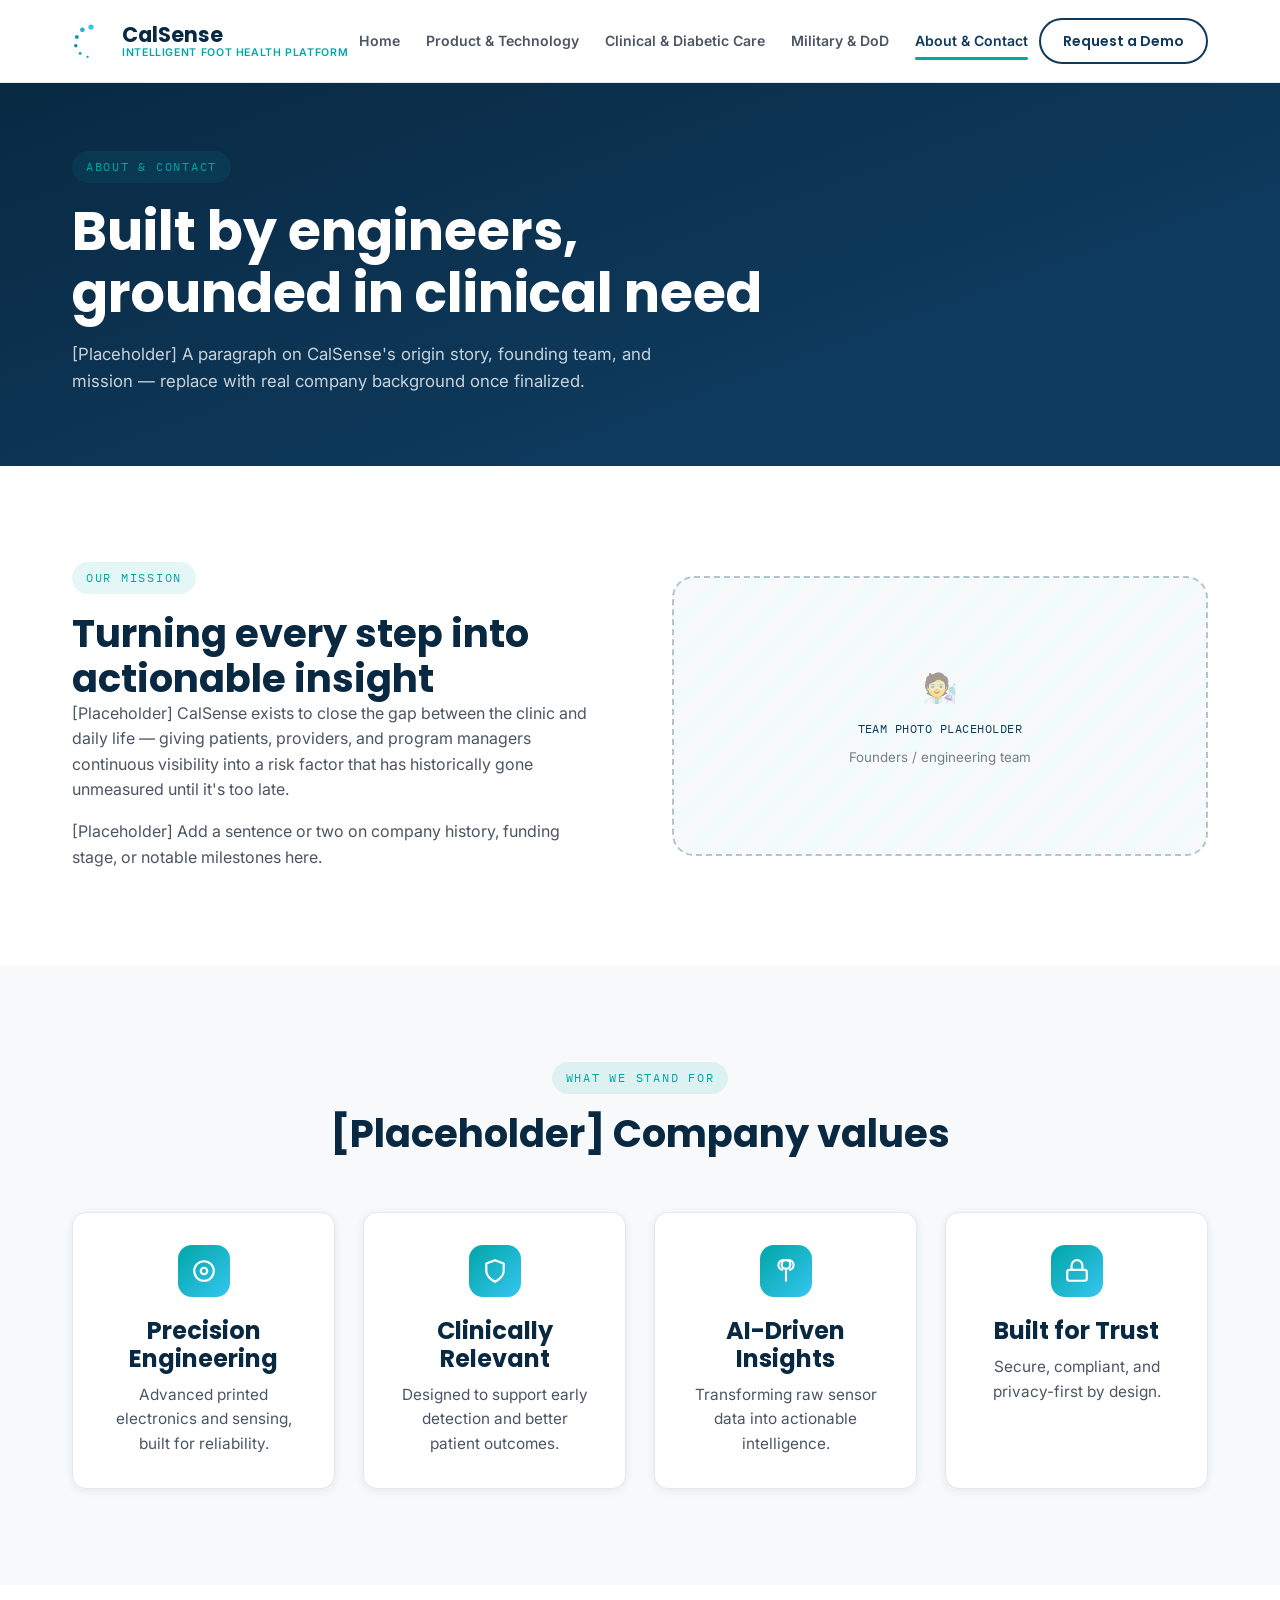
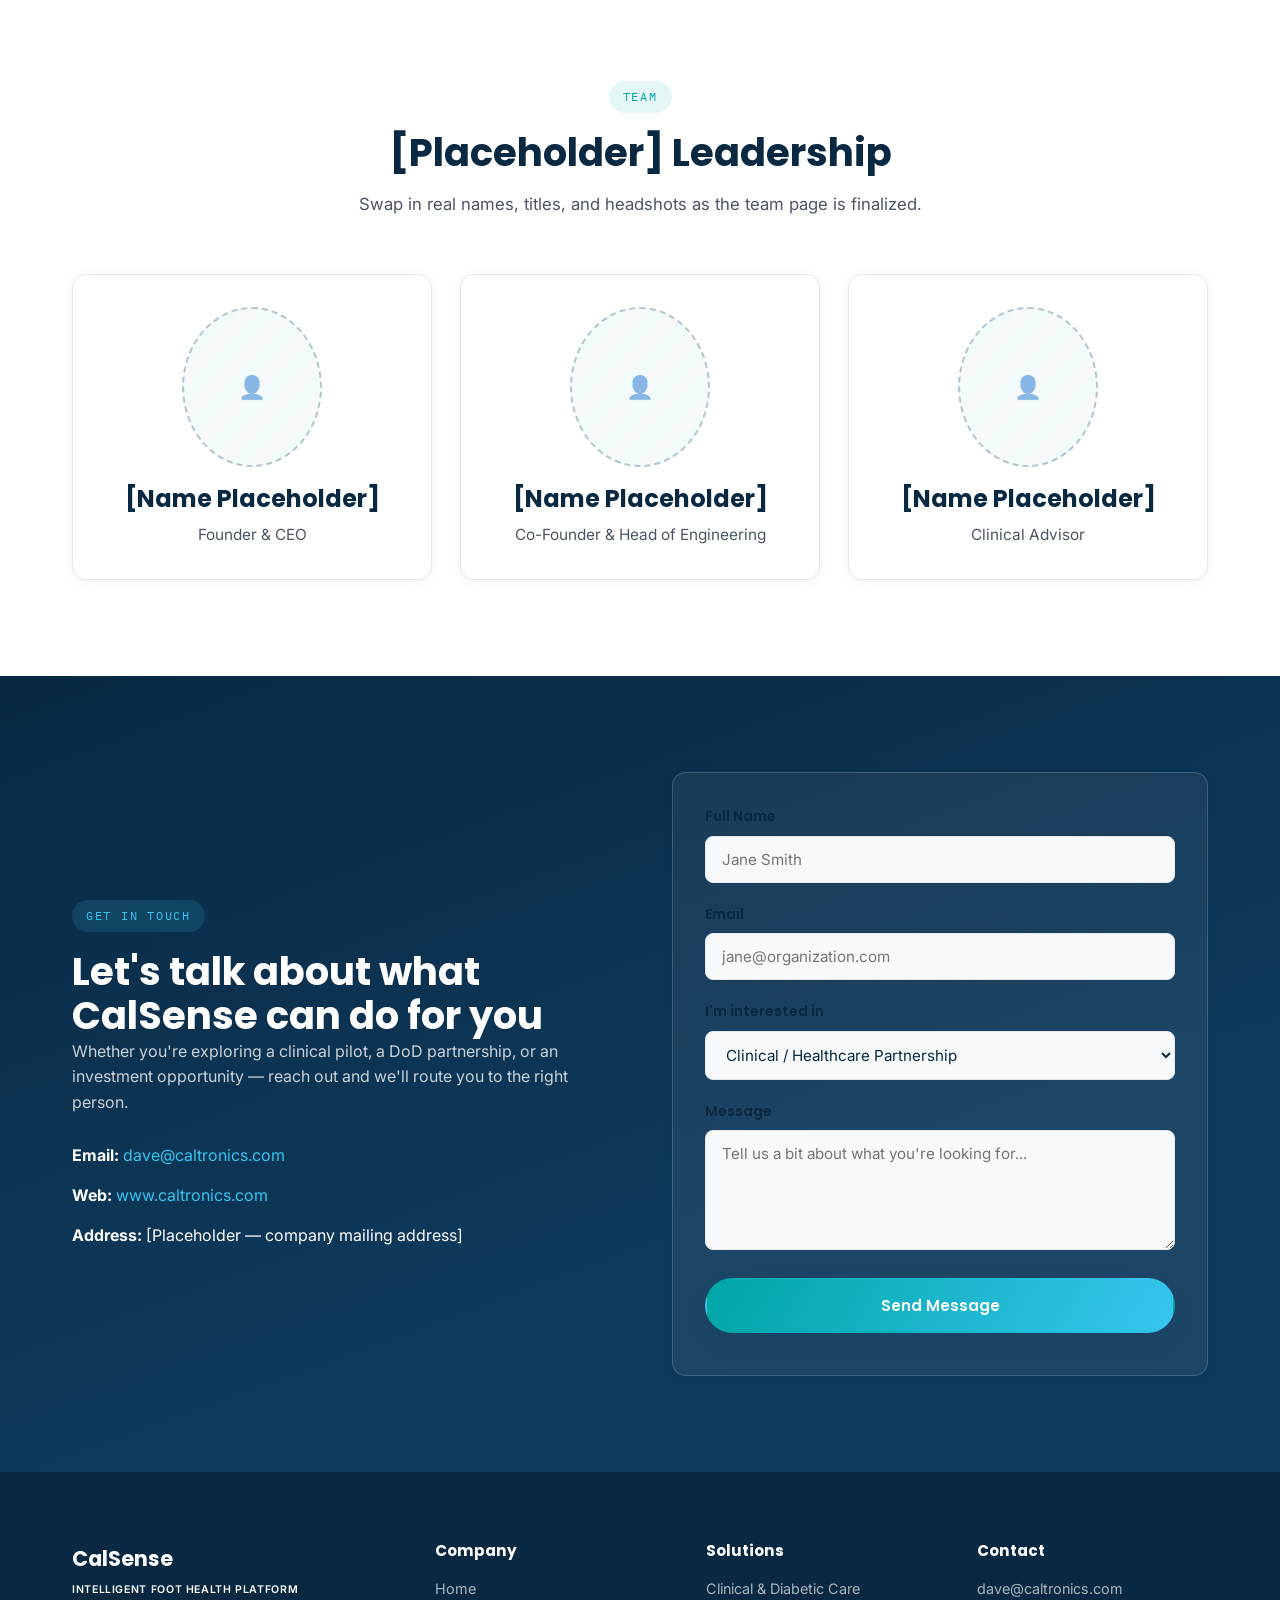
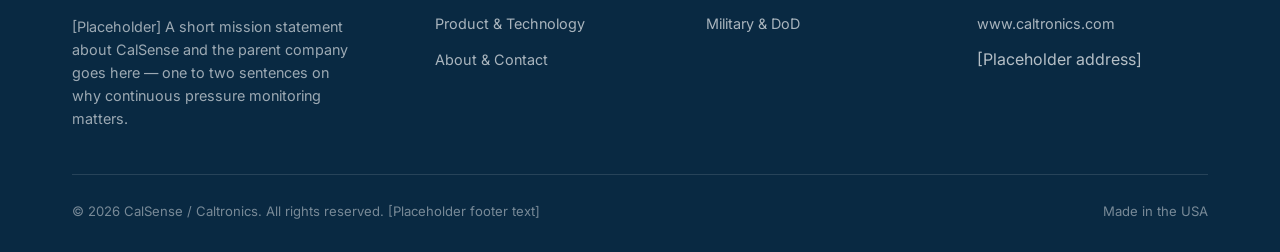
==== about.html @ a416ae58 "Initial CalSense marketing site Static 5-page site (Home, Product & Technology, Clinical & Diabetic " ====
<!DOCTYPE html>
<html lang="en">
<head>
<meta charset="UTF-8">
<meta name="viewport" content="width=device-width, initial-scale=1.0">
<title>About &amp; Contact | CalSense</title>
<meta name="description" content="Learn about the team behind CalSense and get in touch to explore clinical, military, or partnership opportunities.">
<link rel="icon" type="image/svg+xml" href="images/favicon.svg">
<link rel="preconnect" href="https://fonts.googleapis.com">
<link href="https://fonts.googleapis.com/css2?family=Poppins:wght@500;600;700&family=Inter:wght@400;500;600&family=IBM+Plex+Mono:wght@400;500;600&display=swap" rel="stylesheet">
<link rel="stylesheet" href="css/styles.css">
</head>
<body>

<header class="navbar">
  <div class="container">
    <a href="index.html" class="brand">
      <img src="images/logo.svg" alt="CalSense logo">
      <span class="brand-text">
        <span class="brand-name">CalSense</span>
        <span class="brand-tag">Intelligent Foot Health Platform</span>
      </span>
    </a>
    <nav class="nav-links">
      <a href="index.html">Home</a>
      <a href="product.html">Product &amp; Technology</a>
      <a href="healthcare.html">Clinical &amp; Diabetic Care</a>
      <a href="military.html">Military &amp; DoD</a>
      <a href="about.html">About &amp; Contact</a>
    </nav>
    <div class="nav-cta">
      <a href="about.html" class="btn btn--outline-navy">Request a Demo</a>
      <button class="nav-toggle" aria-label="Toggle menu"><span></span><span></span><span></span></button>
    </div>
  </div>
</header>

<section class="page-header">
  <div class="container">
    <span class="eyebrow">About &amp; Contact</span>
    <h1>Built by engineers, grounded in clinical need</h1>
    <p>[Placeholder] A paragraph on CalSense's origin story, founding team, and mission — replace with real company background once finalized.</p>
  </div>
</section>

<!-- MISSION -->
<section class="section">
  <div class="container">
    <div class="split">
      <div class="split-copy">
        <span class="eyebrow">Our Mission</span>
        <h2>Turning every step into actionable insight</h2>
        <p>[Placeholder] CalSense exists to close the gap between the clinic and daily life — giving patients, providers, and program managers continuous visibility into a risk factor that has historically gone unmeasured until it's too late.</p>
        <p style="margin-top:16px;">[Placeholder] Add a sentence or two on company history, funding stage, or notable milestones here.</p>
      </div>
      <div class="split-media">
        <div class="placeholder" style="min-height:280px;">
          <div class="ph-icon">🧑‍🔬</div>
          <span class="ph-label">Team Photo Placeholder</span>
          <small>Founders / engineering team</small>
        </div>
      </div>
    </div>
  </div>
</section>

<!-- VALUES -->
<section class="section section--offwhite">
  <div class="container">
    <div class="section-head section-head--center">
      <span class="eyebrow">What We Stand For</span>
      <h2>[Placeholder] Company values</h2>
    </div>
    <div class="grid grid--4">
      <div class="card text-center">
        <div class="icon-badge" style="margin-left:auto;margin-right:auto;"><svg viewBox="0 0 24 24" fill="none" stroke="currentColor" stroke-width="2" stroke-linecap="round" stroke-linejoin="round"><circle cx="12" cy="12" r="3"/><circle cx="12" cy="12" r="9"/></svg></div>
        <h3>Precision Engineering</h3>
        <p>Advanced printed electronics and sensing, built for reliability.</p>
      </div>
      <div class="card text-center">
        <div class="icon-badge" style="margin-left:auto;margin-right:auto;"><svg viewBox="0 0 24 24" fill="none" stroke="currentColor" stroke-width="2" stroke-linecap="round" stroke-linejoin="round"><path d="M12 22s8-4 8-10V5l-8-3-8 3v7c0 6 8 10 8 10Z"/></svg></div>
        <h3>Clinically Relevant</h3>
        <p>Designed to support early detection and better patient outcomes.</p>
      </div>
      <div class="card text-center">
        <div class="icon-badge" style="margin-left:auto;margin-right:auto;"><svg viewBox="0 0 24 24" fill="none" stroke="currentColor" stroke-width="2" stroke-linecap="round" stroke-linejoin="round"><path d="M9.5 2a4.5 4.5 0 0 0-1 8.88M14.5 2a4.5 4.5 0 0 1 1 8.88M12 12v9"/><circle cx="12" cy="6" r="4"/></svg></div>
        <h3>AI-Driven Insights</h3>
        <p>Transforming raw sensor data into actionable intelligence.</p>
      </div>
      <div class="card text-center">
        <div class="icon-badge" style="margin-left:auto;margin-right:auto;"><svg viewBox="0 0 24 24" fill="none" stroke="currentColor" stroke-width="2" stroke-linecap="round" stroke-linejoin="round"><rect x="3" y="11" width="18" height="10" rx="2"/><path d="M7 11V7a5 5 0 0 1 10 0v4"/></svg></div>
        <h3>Built for Trust</h3>
        <p>Secure, compliant, and privacy-first by design.</p>
      </div>
    </div>
  </div>
</section>

<!-- TEAM PLACEHOLDER -->
<section class="section">
  <div class="container">
    <div class="section-head section-head--center">
      <span class="eyebrow">Team</span>
      <h2>[Placeholder] Leadership</h2>
      <p>Swap in real names, titles, and headshots as the team page is finalized.</p>
    </div>
    <div class="grid grid--3">
      <div class="card text-center">
        <div class="placeholder" style="min-height:160px;border-radius:50%;width:140px;height:140px;margin:0 auto 18px;">
          <span class="ph-icon" style="font-size:1.4rem;">👤</span>
        </div>
        <h3>[Name Placeholder]</h3>
        <p>Founder &amp; CEO</p>
      </div>
      <div class="card text-center">
        <div class="placeholder" style="min-height:160px;border-radius:50%;width:140px;height:140px;margin:0 auto 18px;">
          <span class="ph-icon" style="font-size:1.4rem;">👤</span>
        </div>
        <h3>[Name Placeholder]</h3>
        <p>Co-Founder &amp; Head of Engineering</p>
      </div>
      <div class="card text-center">
        <div class="placeholder" style="min-height:160px;border-radius:50%;width:140px;height:140px;margin:0 auto 18px;">
          <span class="ph-icon" style="font-size:1.4rem;">👤</span>
        </div>
        <h3>[Name Placeholder]</h3>
        <p>Clinical Advisor</p>
      </div>
    </div>
  </div>
</section>

<!-- CONTACT -->
<section class="section section--navy">
  <div class="container">
    <div class="split">
      <div class="split-copy">
        <span class="eyebrow">Get in Touch</span>
        <h2>Let's talk about what CalSense can do for you</h2>
        <p>Whether you're exploring a clinical pilot, a DoD partnership, or an investment opportunity — reach out and we'll route you to the right person.</p>
        <ul style="margin-top:28px; display:flex; flex-direction:column; gap:14px;">
          <li><strong style="color:#fff;">Email:</strong> <a href="mailto:dave@caltronics.com" style="color:var(--cyan);">dave@caltronics.com</a></li>
          <li><strong style="color:#fff;">Web:</strong> <a href="#" style="color:var(--cyan);">www.caltronics.com</a></li>
          <li><strong style="color:#fff;">Address:</strong> [Placeholder — company mailing address]</li>
        </ul>
      </div>
      <div class="split-media">
        <form id="contact-form" class="card" style="background:rgba(255,255,255,0.06);border-color:rgba(255,255,255,0.16);">
          <div class="form-field">
            <label for="name">Full Name</label>
            <input type="text" id="name" name="name" placeholder="Jane Smith" required>
          </div>
          <div class="form-field">
            <label for="email">Email</label>
            <input type="email" id="email" name="email" placeholder="jane@organization.com" required>
          </div>
          <div class="form-field">
            <label for="interest">I'm interested in</label>
            <select id="interest" name="interest">
              <option>Clinical / Healthcare Partnership</option>
              <option>Military / DoD Partnership</option>
              <option>Investment</option>
              <option>Press / Media</option>
              <option>Other</option>
            </select>
          </div>
          <div class="form-field">
            <label for="message">Message</label>
            <textarea id="message" name="message" placeholder="Tell us a bit about what you're looking for..."></textarea>
          </div>
          <button type="submit" class="btn btn--primary" style="color:#fff;width:100%;justify-content:center;">Send Message</button>
          <p id="form-status" class="small-note" style="color:rgba(255,255,255,0.6);"></p>
        </form>
      </div>
    </div>
  </div>
</section>

<footer class="site-footer">
  <div class="container">
    <div class="footer-grid">
      <div class="footer-brand">
        <span class="brand-name">CalSense</span><br>
        <span class="brand-tag">Intelligent Foot Health Platform</span>
        <p>[Placeholder] A short mission statement about CalSense and the parent company goes here — one to two sentences on why continuous pressure monitoring matters.</p>
      </div>
      <div class="footer-col">
        <h4>Company</h4>
        <ul>
          <li><a href="index.html">Home</a></li>
          <li><a href="product.html">Product &amp; Technology</a></li>
          <li><a href="about.html">About &amp; Contact</a></li>
        </ul>
      </div>
      <div class="footer-col">
        <h4>Solutions</h4>
        <ul>
          <li><a href="healthcare.html">Clinical &amp; Diabetic Care</a></li>
          <li><a href="military.html">Military &amp; DoD</a></li>
        </ul>
      </div>
      <div class="footer-col">
        <h4>Contact</h4>
        <ul>
          <li><a href="mailto:dave@caltronics.com">dave@caltronics.com</a></li>
          <li><a href="#">www.caltronics.com</a></li>
          <li>[Placeholder address]</li>
        </ul>
      </div>
    </div>
    <div class="footer-bottom">
      <span>© 2026 CalSense / Caltronics. All rights reserved. [Placeholder footer text]</span>
      <span>Made in the USA</span>
    </div>
  </div>
</footer>

<script src="js/main.js"></script>
</body>
</html>
---- css/styles.css ----
/* ==========================================================================
   CalSense — Global Design System
   Palette + type pulled from Project Aegis brand board (placeholder-friendly)
   ========================================================================== */

:root {
  --navy: #0E3A5D;
  --navy-dark: #092942;
  --teal: #00A6A6;
  --cyan: #36C5F0;
  --white: #FFFFFF;
  --slate: #4B5563;
  --light-gray: #E5E7EB;
  --off-white: #F7F9FA;

  --font-heading: 'Poppins', 'Segoe UI', Arial, sans-serif;
  --font-body: 'Inter', 'Segoe UI', Arial, sans-serif;
  --font-mono: 'IBM Plex Mono', 'Courier New', monospace;

  --radius-sm: 8px;
  --radius-md: 14px;
  --radius-lg: 22px;

  --shadow-sm: 0 2px 10px rgba(14, 58, 93, 0.08);
  --shadow-md: 0 10px 30px rgba(14, 58, 93, 0.12);
  --shadow-lg: 0 20px 50px rgba(14, 58, 93, 0.18);

  --max-width: 1200px;
}

* { box-sizing: border-box; margin: 0; padding: 0; }

html { scroll-behavior: smooth; }

body {
  font-family: var(--font-body);
  color: var(--navy-dark);
  background: var(--white);
  line-height: 1.6;
  -webkit-font-smoothing: antialiased;
  overflow-x: hidden;
}

img, svg { max-width: 100%; display: block; }

a { color: inherit; text-decoration: none; }

ul { list-style: none; }

h1, h2, h3, h4 {
  font-family: var(--font-heading);
  font-weight: 700;
  line-height: 1.15;
  color: var(--navy-dark);
}

h1 { font-size: clamp(2.2rem, 4.2vw, 3.6rem); }
h2 { font-size: clamp(1.8rem, 3vw, 2.6rem); }
h3 { font-size: clamp(1.2rem, 2vw, 1.5rem); }

p { color: var(--slate); }

.container {
  max-width: var(--max-width);
  margin: 0 auto;
  padding: 0 32px;
}

.section {
  padding: 96px 0;
}

.section--tight { padding: 64px 0; }

.section--navy {
  background: linear-gradient(160deg, var(--navy-dark), var(--navy) 65%);
  color: var(--white);
}
.section--navy h2, .section--navy h3, .section--navy p { color: var(--white); }
.section--navy p { color: rgba(255,255,255,0.78); }

.section--offwhite { background: var(--off-white); }

.eyebrow {
  display: inline-block;
  font-family: var(--font-mono);
  font-size: 0.78rem;
  letter-spacing: 0.14em;
  text-transform: uppercase;
  color: var(--teal);
  background: rgba(0, 166, 166, 0.1);
  padding: 6px 14px;
  border-radius: 999px;
  margin-bottom: 18px;
}
.section--navy .eyebrow {
  color: var(--cyan);
  background: rgba(54, 197, 240, 0.14);
}

.section-head {
  max-width: 680px;
  margin-bottom: 56px;
}
.section-head p { margin-top: 16px; font-size: 1.05rem; }
.section-head--center { margin-left: auto; margin-right: auto; text-align: center; }

/* ---------- Buttons ---------- */
.btn {
  display: inline-flex;
  align-items: center;
  gap: 8px;
  font-family: var(--font-heading);
  font-weight: 600;
  font-size: 0.95rem;
  padding: 14px 28px;
  border-radius: 999px;
  border: 2px solid transparent;
  cursor: pointer;
  transition: transform 0.18s ease, box-shadow 0.18s ease, background 0.18s ease, color 0.18s ease;
}
.btn:hover { transform: translateY(-2px); }

.btn--primary {
  background: linear-gradient(120deg, var(--teal), var(--cyan));
  color: var(--white);
  box-shadow: var(--shadow-md);
}
.btn--primary:hover { box-shadow: 0 14px 34px rgba(0, 166, 166, 0.32); }

.btn--ghost {
  background: transparent;
  border-color: rgba(255,255,255,0.35);
  color: var(--white);
}
.btn--ghost:hover { background: rgba(255,255,255,0.1); }

.btn--outline-navy {
  background: transparent;
  border-color: var(--navy);
  color: var(--navy);
}
.btn--outline-navy:hover { background: var(--navy); color: var(--white); }

/* ---------- Navbar ---------- */
.navbar {
  position: sticky;
  top: 0;
  z-index: 100;
  background: rgba(255, 255, 255, 0.92);
  backdrop-filter: blur(10px);
  border-bottom: 1px solid var(--light-gray);
}
.navbar .container {
  display: flex;
  align-items: center;
  justify-content: space-between;
  height: 82px;
}
.brand {
  display: flex;
  align-items: center;
  gap: 12px;
}
.brand img { width: 38px; height: 38px; }
.brand-text { display: flex; flex-direction: column; line-height: 1.1; }
.brand-name {
  font-family: var(--font-heading);
  font-weight: 700;
  font-size: 1.3rem;
  color: var(--navy-dark);
}
.brand-tag {
  font-size: 0.66rem;
  letter-spacing: 0.06em;
  text-transform: uppercase;
  color: var(--teal);
  font-weight: 600;
}

.nav-links {
  display: flex;
  align-items: center;
  gap: 26px;
}
.nav-links a {
  font-weight: 600;
  font-size: 0.88rem;
  color: var(--slate);
  position: relative;
  padding: 4px 0;
  white-space: nowrap;
  transition: color 0.15s ease;
}
.nav-links a:hover, .nav-links a.active { color: var(--navy); }
.nav-links a.active::after {
  content: '';
  position: absolute;
  left: 0; right: 0; bottom: -4px;
  height: 3px;
  border-radius: 2px;
  background: var(--teal);
}

.nav-cta { display: flex; align-items: center; gap: 18px; }
.nav-cta .btn { padding: 10px 22px; font-size: 0.88rem; }
.nav-cta .btn--primary { color: var(--white); }

.nav-toggle {
  display: none;
  flex-direction: column;
  gap: 5px;
  background: none;
  border: none;
  cursor: pointer;
  padding: 8px;
}
.nav-toggle span {
  width: 24px;
  height: 2.5px;
  background: var(--navy);
  border-radius: 2px;
  transition: 0.2s ease;
}

/* ---------- Hero ---------- */
.hero {
  position: relative;
  background: radial-gradient(circle at 78% 20%, rgba(54,197,240,0.28), transparent 55%),
              linear-gradient(160deg, var(--navy-dark), var(--navy) 70%);
  color: var(--white);
  padding: 76px 0 100px;
  overflow: hidden;
}
.hero .container {
  display: grid;
  grid-template-columns: 1.05fr 0.95fr;
  gap: 56px;
  align-items: center;
}
.hero h1 { color: var(--white); }
.hero-tagline {
  font-family: var(--font-heading);
  font-size: clamp(1.1rem, 1.6vw, 1.35rem);
  color: var(--cyan);
  margin-top: 18px;
  font-weight: 600;
}
.hero p.lede {
  margin-top: 20px;
  font-size: 1.08rem;
  color: rgba(255,255,255,0.8);
  max-width: 520px;
}
.hero-actions {
  display: flex;
  gap: 16px;
  margin-top: 34px;
  flex-wrap: wrap;
}
.hero-badges {
  display: flex;
  gap: 28px;
  margin-top: 48px;
  flex-wrap: wrap;
}
.hero-badge {
  font-family: var(--font-mono);
  font-size: 0.78rem;
  color: rgba(255,255,255,0.65);
}
.hero-badge strong {
  display: block;
  font-family: var(--font-heading);
  font-size: 1.5rem;
  color: var(--white);
}

.hero-art { position: relative; }

/* ---------- Page header (sub-pages) ---------- */
.page-header {
  background: linear-gradient(160deg, var(--navy-dark), var(--navy) 70%);
  color: var(--white);
  padding: 68px 0 72px;
  position: relative;
  overflow: hidden;
}
.page-header .container { position: relative; z-index: 1; }
.page-header h1 { color: var(--white); max-width: 760px; }
.page-header p { color: rgba(255,255,255,0.78); max-width: 620px; margin-top: 16px; font-size: 1.05rem; }

/* ---------- Placeholder media block ---------- */
.placeholder {
  border: 2px dashed rgba(14, 58, 93, 0.28);
  border-radius: var(--radius-lg);
  background: repeating-linear-gradient(135deg, rgba(0,166,166,0.05) 0 14px, rgba(14,58,93,0.03) 14px 28px);
  display: flex;
  flex-direction: column;
  align-items: center;
  justify-content: center;
  text-align: center;
  gap: 8px;
  color: var(--slate);
  min-height: 220px;
  padding: 24px;
}
.placeholder .ph-icon { font-size: 1.8rem; opacity: 0.5; }
.placeholder span.ph-label {
  font-family: var(--font-mono);
  font-size: 0.78rem;
  letter-spacing: 0.04em;
  text-transform: uppercase;
  color: var(--navy);
}
.placeholder small { color: var(--slate); opacity: 0.75; }

.section--navy .placeholder {
  border-color: rgba(255,255,255,0.3);
  background: repeating-linear-gradient(135deg, rgba(255,255,255,0.05) 0 14px, rgba(255,255,255,0.02) 14px 28px);
  color: rgba(255,255,255,0.7);
}
.section--navy .placeholder span.ph-label { color: var(--cyan); }

/* ---------- Grids & Cards ---------- */
.grid {
  display: grid;
  gap: 28px;
}
.grid--2 { grid-template-columns: repeat(2, 1fr); }
.grid--3 { grid-template-columns: repeat(3, 1fr); }
.grid--4 { grid-template-columns: repeat(4, 1fr); }

.card {
  background: var(--white);
  border-radius: var(--radius-md);
  padding: 32px;
  box-shadow: var(--shadow-sm);
  border: 1px solid var(--light-gray);
  transition: transform 0.2s ease, box-shadow 0.2s ease;
}
.card:hover { transform: translateY(-4px); box-shadow: var(--shadow-md); }

.icon-badge {
  width: 52px;
  height: 52px;
  border-radius: 14px;
  display: flex;
  align-items: center;
  justify-content: center;
  background: linear-gradient(135deg, var(--teal), var(--cyan));
  color: var(--white);
  margin-bottom: 20px;
}
.icon-badge svg { width: 26px; height: 26px; }

.card h3 { margin-bottom: 10px; }
.card p { font-size: 0.96rem; }

/* Stat card */
.stat-card {
  background: var(--white);
  border-radius: var(--radius-md);
  padding: 28px 26px;
  border: 1px solid var(--light-gray);
  box-shadow: var(--shadow-sm);
}
.stat-card .stat-number {
  font-family: var(--font-heading);
  font-weight: 700;
  font-size: 2.4rem;
  background: linear-gradient(120deg, var(--navy), var(--teal));
  -webkit-background-clip: text;
  background-clip: text;
  color: transparent;
}
.stat-card p { margin-top: 8px; font-size: 0.92rem; }

.section--navy .stat-card {
  background: rgba(255,255,255,0.06);
  border-color: rgba(255,255,255,0.14);
}
.section--navy .stat-card .stat-number {
  background: linear-gradient(120deg, var(--cyan), var(--white));
  -webkit-background-clip: text;
  background-clip: text;
}

/* Two-column layout */
.split {
  display: grid;
  grid-template-columns: 1fr 1fr;
  gap: 64px;
  align-items: center;
}
.split.reverse .split-media { order: 2; }

/* Numbered steps */
.steps { display: flex; flex-direction: column; gap: 0; }
.step {
  display: flex;
  gap: 22px;
  padding: 26px 0;
  border-bottom: 1px solid var(--light-gray);
}
.step:last-child { border-bottom: none; }
.step-num {
  flex-shrink: 0;
  width: 44px;
  height: 44px;
  border-radius: 50%;
  background: var(--off-white);
  border: 2px solid var(--teal);
  color: var(--navy);
  font-family: var(--font-heading);
  font-weight: 700;
  display: flex;
  align-items: center;
  justify-content: center;
}
.step h4 { font-family: var(--font-heading); font-size: 1.05rem; margin-bottom: 4px; }
.step p { font-size: 0.94rem; }

/* Spec table */
.spec-table {
  width: 100%;
  border-collapse: collapse;
  font-family: var(--font-mono);
  font-size: 0.92rem;
}
.spec-table tr { border-bottom: 1px solid var(--light-gray); }
.spec-table tr:last-child { border-bottom: none; }
.spec-table td { padding: 16px 10px; }
.spec-table td:first-child { color: var(--slate); width: 45%; }
.spec-table td:last-child { color: var(--navy-dark); font-weight: 600; }

/* Pills / feature tags */
.pill-list { display: flex; flex-wrap: wrap; gap: 10px; }
.pill {
  font-size: 0.85rem;
  font-weight: 600;
  padding: 8px 16px;
  border-radius: 999px;
  background: rgba(0,166,166,0.1);
  color: var(--navy);
}
.section--navy .pill { background: rgba(54,197,240,0.16); color: var(--white); }

/* Trust badge strip */
.trust-strip {
  background: var(--navy-dark);
  color: var(--white);
  padding: 40px 0;
}
.trust-strip .grid { grid-template-columns: repeat(5, 1fr); gap: 20px; }
.trust-item { display: flex; flex-direction: column; align-items: center; text-align: center; gap: 10px; }
.trust-item .icon-badge { background: rgba(54,197,240,0.16); margin-bottom: 0; }
.trust-item strong { font-family: var(--font-heading); font-size: 0.92rem; }
.trust-item span { font-size: 0.78rem; color: rgba(255,255,255,0.65); }

/* Quote / callout */
.callout {
  background: var(--off-white);
  border-left: 4px solid var(--teal);
  border-radius: var(--radius-sm);
  padding: 28px 32px;
  font-family: var(--font-heading);
  font-size: 1.15rem;
  color: var(--navy-dark);
}

/* Tabs (markets) */
.tab-nav { display: flex; gap: 12px; margin-bottom: 40px; flex-wrap: wrap; }
.tab-btn {
  font-family: var(--font-heading);
  font-weight: 600;
  font-size: 0.92rem;
  padding: 12px 22px;
  border-radius: 999px;
  border: 1px solid var(--light-gray);
  background: var(--white);
  color: var(--slate);
  cursor: pointer;
  transition: all 0.15s ease;
}
.tab-btn.active, .tab-btn:hover { background: var(--navy); color: var(--white); border-color: var(--navy); }

/* ---------- Footer ---------- */
.site-footer {
  background: var(--navy-dark);
  color: rgba(255,255,255,0.7);
  padding: 70px 0 30px;
}
.footer-grid {
  display: grid;
  grid-template-columns: 1.4fr 1fr 1fr 1fr;
  gap: 40px;
  padding-bottom: 44px;
  border-bottom: 1px solid rgba(255,255,255,0.12);
}
.footer-brand .brand-name, .footer-brand .brand-tag { color: var(--white); }
.footer-brand p { color: rgba(255,255,255,0.6); margin-top: 14px; font-size: 0.9rem; max-width: 280px; }
.footer-col h4 { color: var(--white); font-size: 0.95rem; margin-bottom: 16px; }
.footer-col ul { display: flex; flex-direction: column; gap: 10px; }
.footer-col a { font-size: 0.9rem; color: rgba(255,255,255,0.65); transition: color 0.15s ease; }
.footer-col a:hover { color: var(--cyan); }
.footer-bottom {
  display: flex;
  justify-content: space-between;
  align-items: center;
  padding-top: 26px;
  font-size: 0.82rem;
  color: rgba(255,255,255,0.45);
  flex-wrap: wrap;
  gap: 12px;
}

/* ---------- Contact form (about page) ---------- */
.form-field { margin-bottom: 20px; }
.form-field label {
  display: block;
  font-family: var(--font-heading);
  font-weight: 600;
  font-size: 0.88rem;
  margin-bottom: 8px;
  color: var(--navy-dark);
}
.form-field input, .form-field textarea, .form-field select {
  width: 100%;
  padding: 13px 16px;
  border-radius: var(--radius-sm);
  border: 1px solid var(--light-gray);
  font-family: var(--font-body);
  font-size: 0.95rem;
  background: var(--off-white);
  color: var(--navy-dark);
}
.form-field textarea { resize: vertical; min-height: 120px; }
.form-field input:focus, .form-field textarea:focus, .form-field select:focus {
  outline: none;
  border-color: var(--teal);
  background: var(--white);
}

/* ---------- Utilities ---------- */
.text-center { text-align: center; }
.mt-lg { margin-top: 48px; }
.small-note { font-size: 0.82rem; color: var(--slate); opacity: 0.8; margin-top: 10px; }

/* ---------- Responsive ---------- */
@media (max-width: 980px) {
  .hero .container { grid-template-columns: 1fr; }
  .hero-art { order: -1; }
  .split { grid-template-columns: 1fr; gap: 40px; }
  .split.reverse .split-media { order: -1; }
  .grid--4 { grid-template-columns: repeat(2, 1fr); }
  .grid--3 { grid-template-columns: repeat(2, 1fr); }
  .footer-grid { grid-template-columns: 1fr 1fr; }
  .trust-strip .grid { grid-template-columns: repeat(2, 1fr); }
}

@media (max-width: 1080px) {
  .nav-links, .nav-cta .btn--outline-navy { display: none; }
  .nav-toggle { display: flex; }
  .navbar.open .nav-links {
    display: flex;
    position: absolute;
    top: 82px;
    left: 0;
    right: 0;
    background: var(--white);
    flex-direction: column;
    padding: 24px 32px;
    gap: 20px;
    border-bottom: 1px solid var(--light-gray);
    box-shadow: var(--shadow-md);
  }
  .grid--2, .grid--3, .grid--4 { grid-template-columns: 1fr; }
  .footer-grid { grid-template-columns: 1fr; }
  .trust-strip .grid { grid-template-columns: 1fr 1fr; }
  .section { padding: 64px 0; }
  .footer-bottom { flex-direction: column; align-items: flex-start; }
}
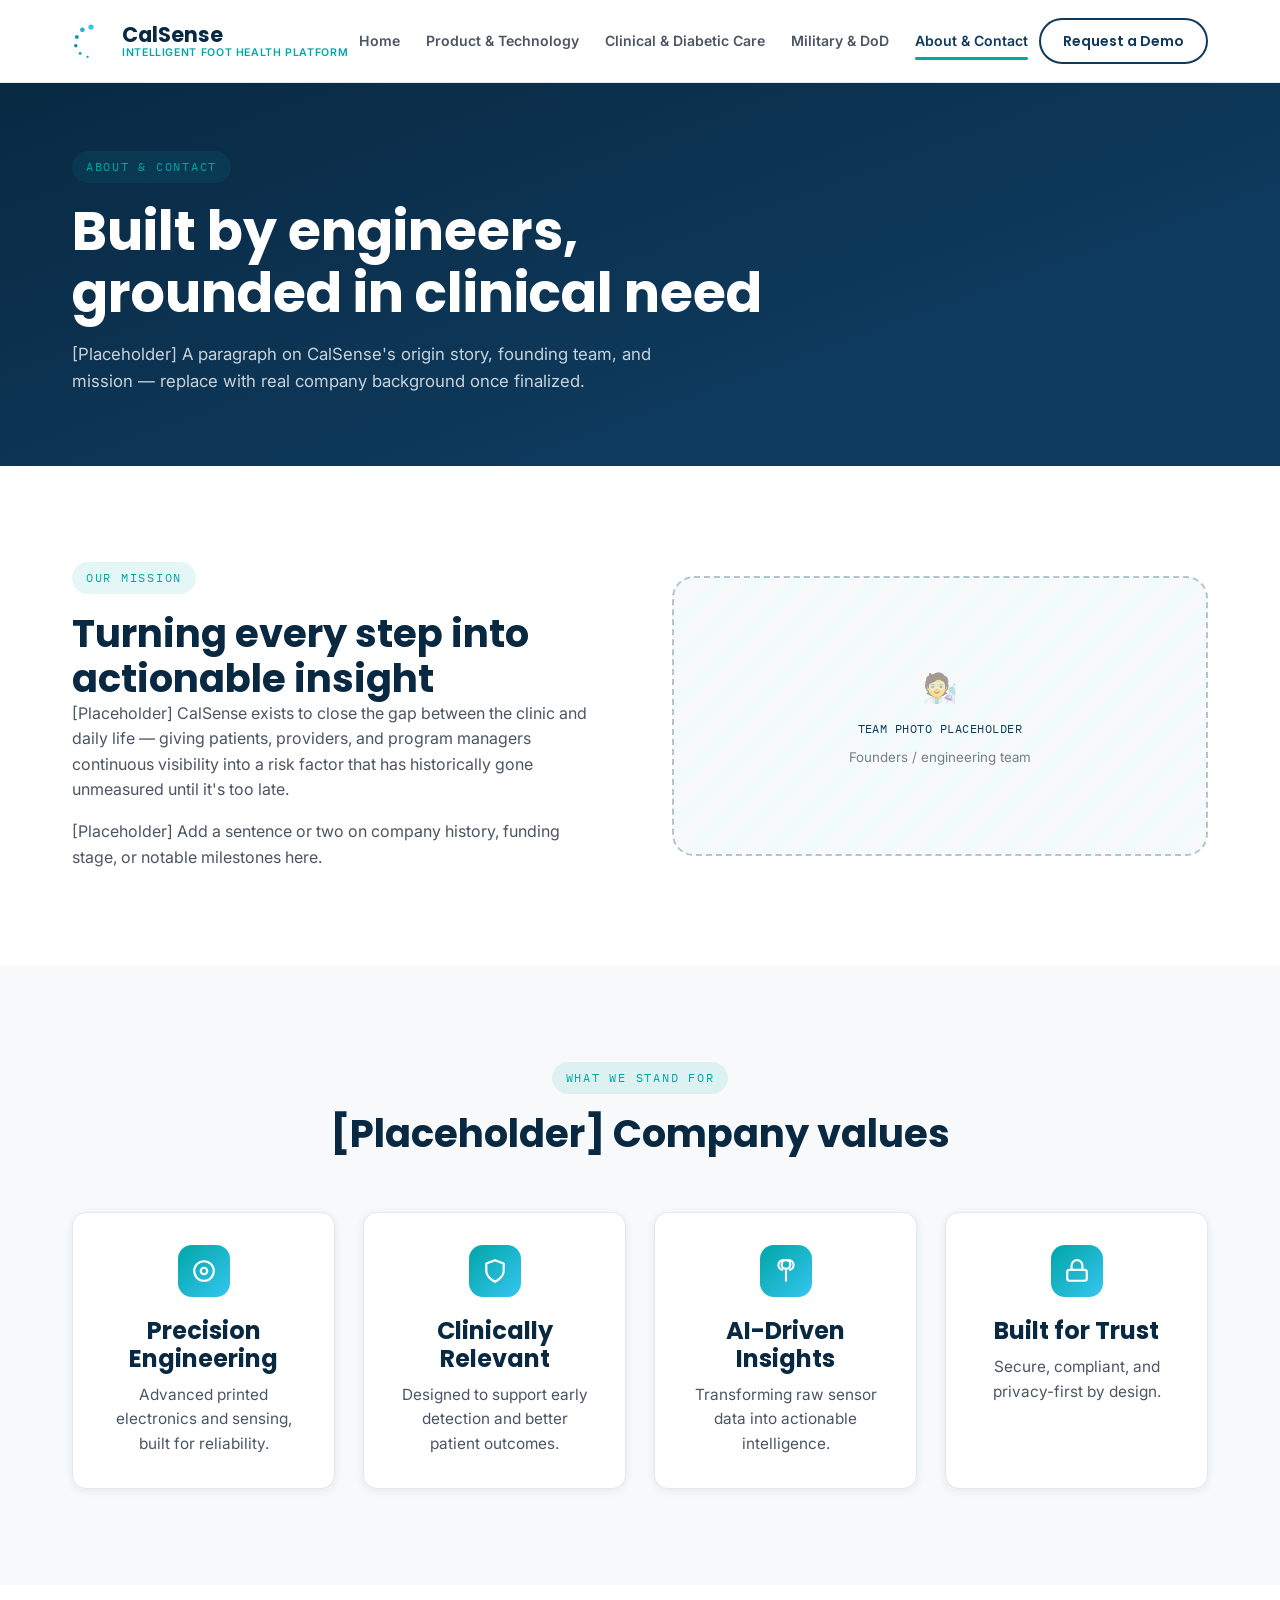
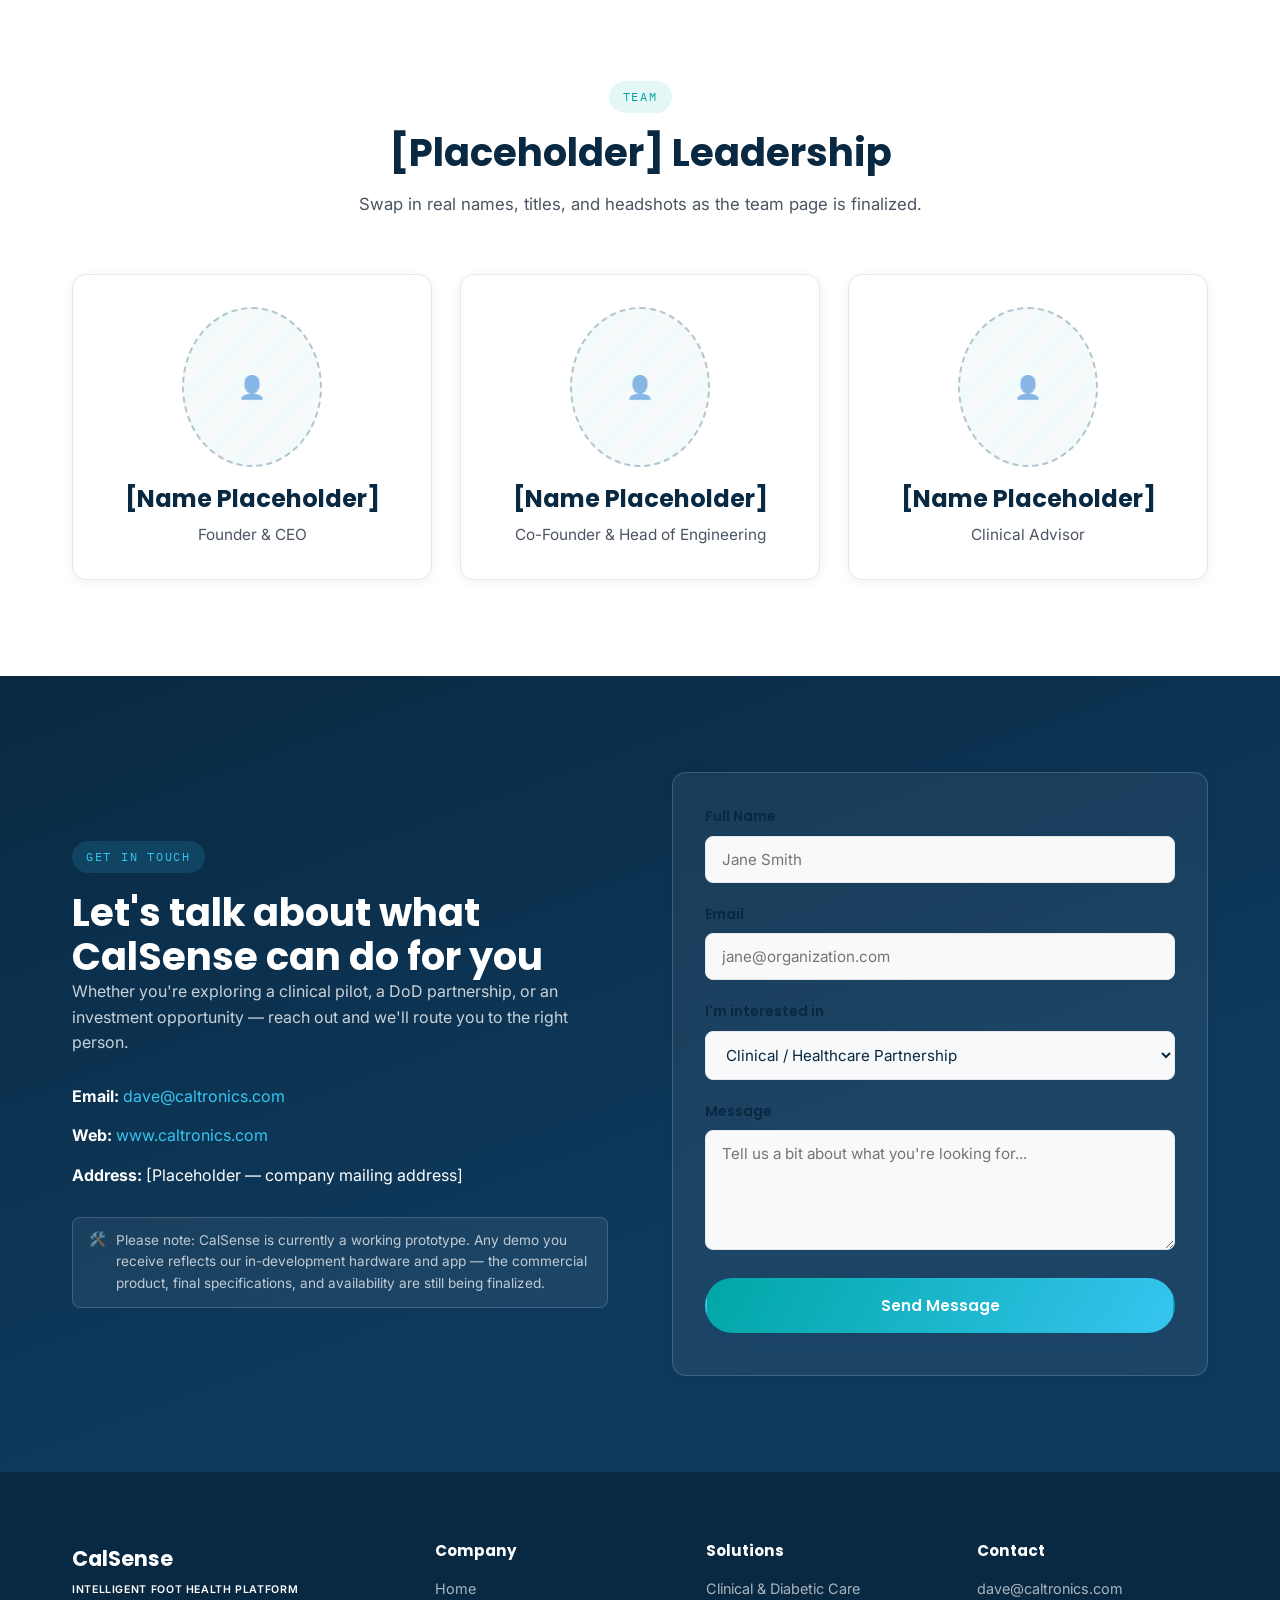
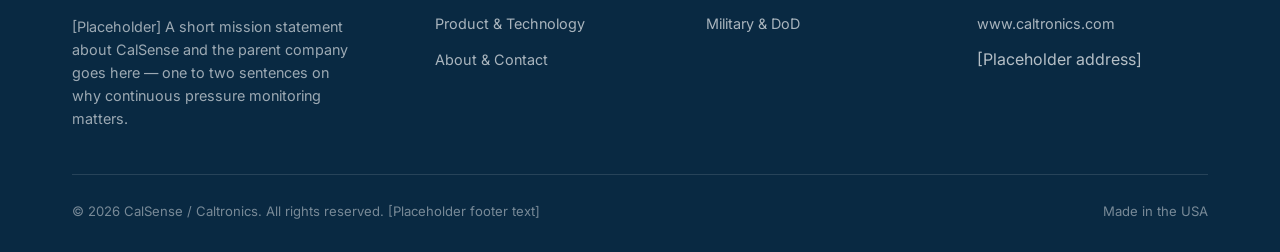
==== commit 33588061: "Add prototype-stage disclaimer to demo/CTA sections Site language implied a finished, shippable prod" ====
--- a/about.html
+++ b/about.html
@@ -143,6 +143,10 @@
           <li><strong style="color:#fff;">Web:</strong> <a href="#" style="color:var(--cyan);">www.caltronics.com</a></li>
           <li><strong style="color:#fff;">Address:</strong> [Placeholder — company mailing address]</li>
         </ul>
+        <div class="proto-note" style="margin-top:28px;">
+          <span class="proto-icon">🛠️</span>
+          <span>Please note: CalSense is currently a working prototype. Any demo you receive reflects our in-development hardware and app — the commercial product, final specifications, and availability are still being finalized.</span>
+        </div>
       </div>
       <div class="split-media">
         <form id="contact-form" class="card" style="background:rgba(255,255,255,0.06);border-color:rgba(255,255,255,0.16);">
--- a/css/styles.css
+++ b/css/styles.css
@@ -546,6 +546,27 @@
 .text-center { text-align: center; }
 .mt-lg { margin-top: 48px; }
 .small-note { font-size: 0.82rem; color: var(--slate); opacity: 0.8; margin-top: 10px; }
+
+/* Prototype-stage disclaimer */
+.proto-note {
+  display: flex;
+  align-items: flex-start;
+  gap: 10px;
+  font-size: 0.85rem;
+  color: var(--slate);
+  background: rgba(75, 85, 99, 0.08);
+  border: 1px solid var(--light-gray);
+  border-radius: var(--radius-sm);
+  padding: 12px 16px;
+  max-width: 620px;
+}
+.proto-note .proto-icon { flex-shrink: 0; line-height: 1.4; }
+.section--navy .proto-note {
+  background: rgba(255,255,255,0.06);
+  border-color: rgba(255,255,255,0.16);
+  color: rgba(255,255,255,0.72);
+}
+.proto-note--center { margin-left: auto; margin-right: auto; }
 
 /* ---------- Responsive ---------- */
 @media (max-width: 980px) {
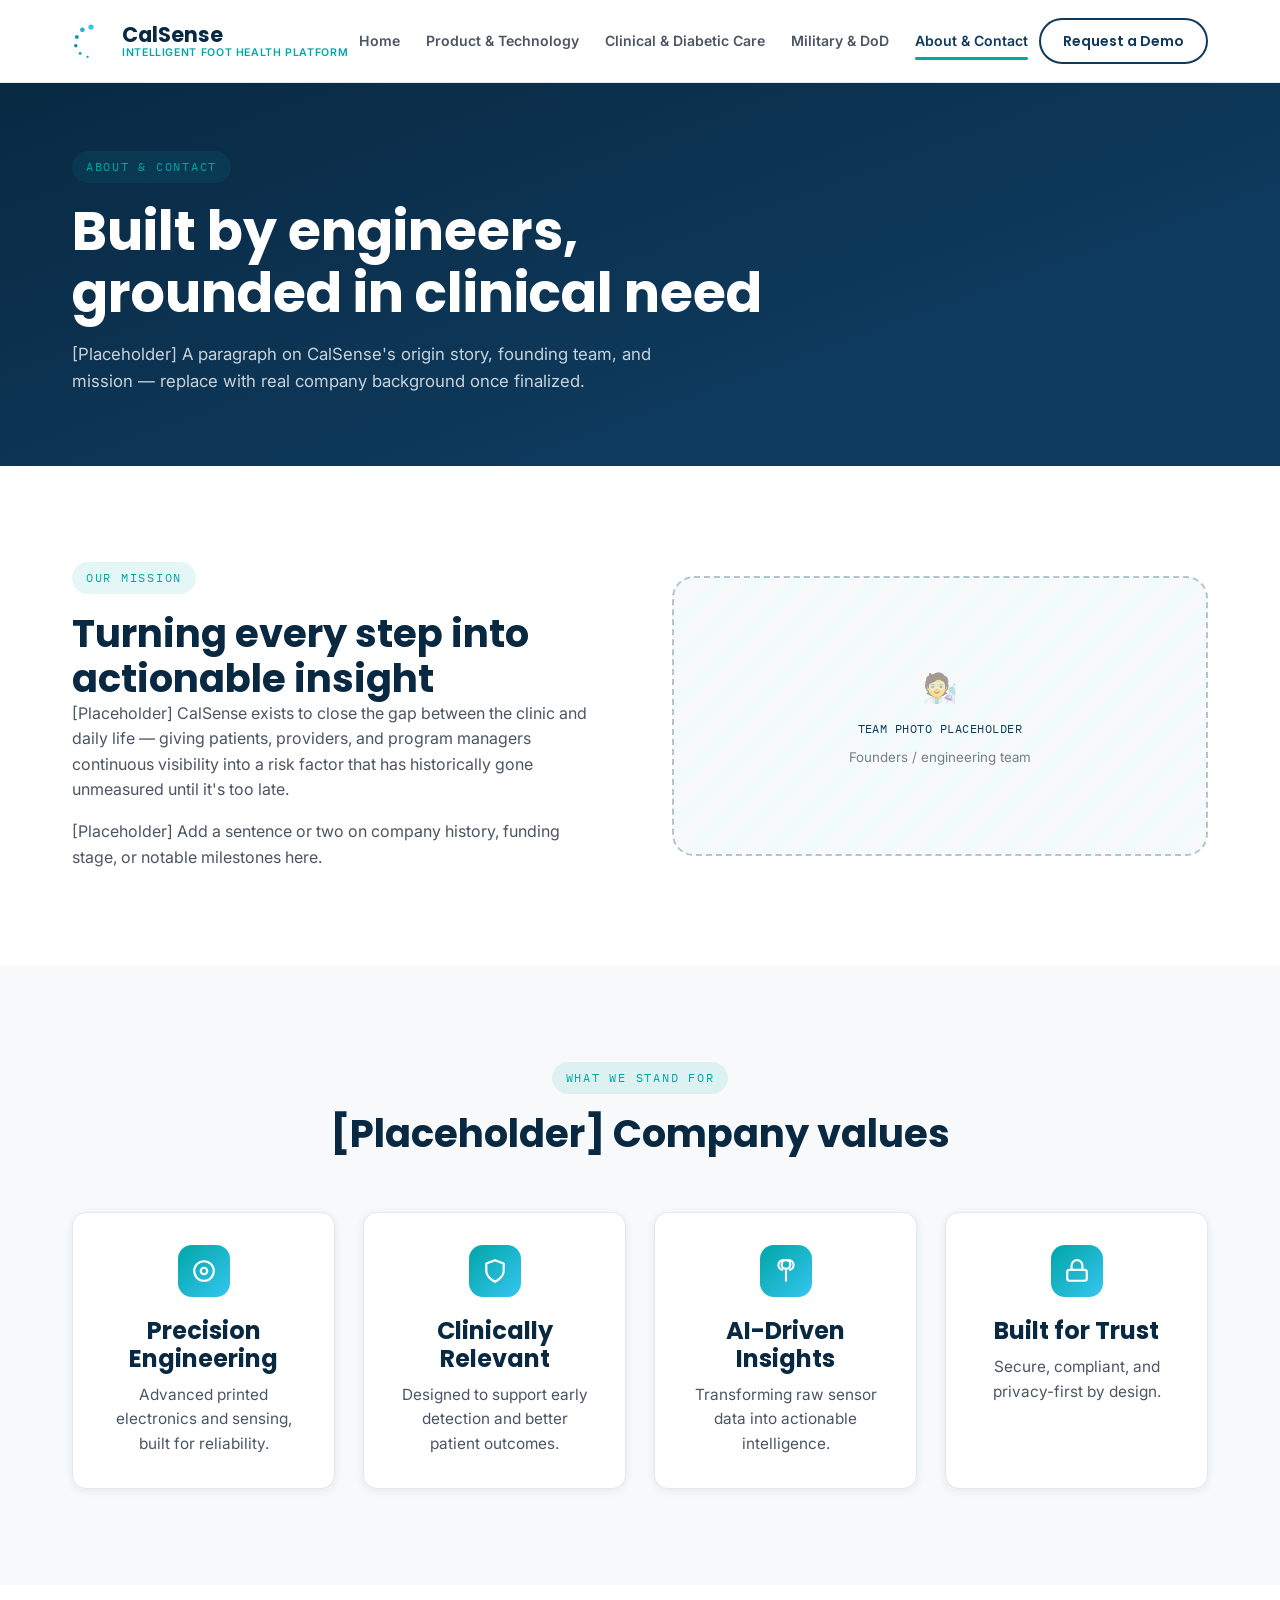
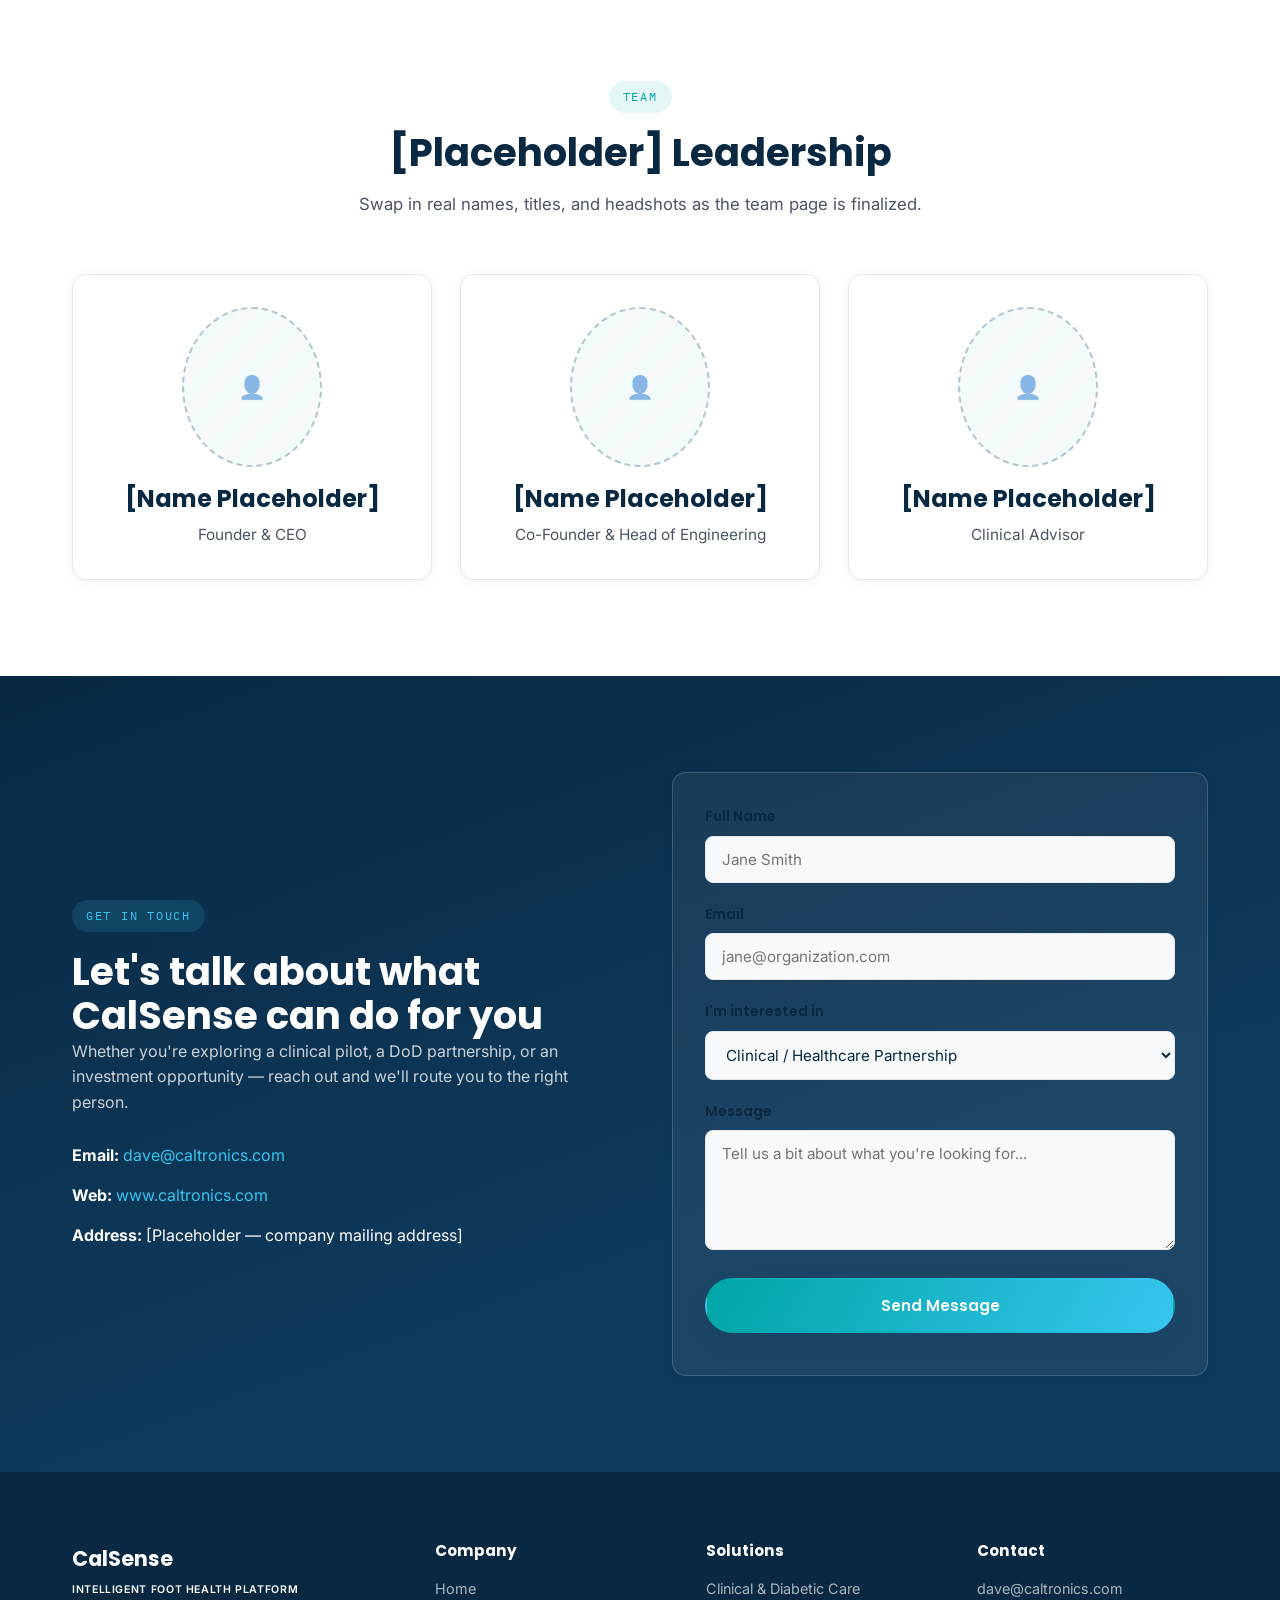
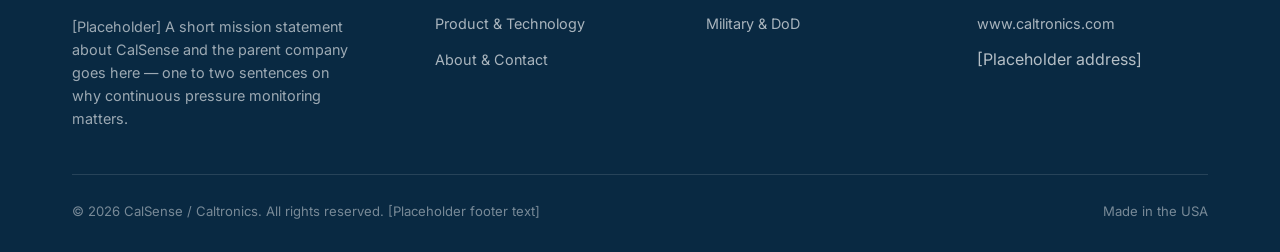
==== commit 1b554d69: "Update about.html" ====
--- a/about.html
+++ b/about.html
@@ -143,10 +143,6 @@
           <li><strong style="color:#fff;">Web:</strong> <a href="#" style="color:var(--cyan);">www.caltronics.com</a></li>
           <li><strong style="color:#fff;">Address:</strong> [Placeholder — company mailing address]</li>
         </ul>
-        <div class="proto-note" style="margin-top:28px;">
-          <span class="proto-icon">🛠️</span>
-          <span>Please note: CalSense is currently a working prototype. Any demo you receive reflects our in-development hardware and app — the commercial product, final specifications, and availability are still being finalized.</span>
-        </div>
       </div>
       <div class="split-media">
         <form id="contact-form" class="card" style="background:rgba(255,255,255,0.06);border-color:rgba(255,255,255,0.16);">
